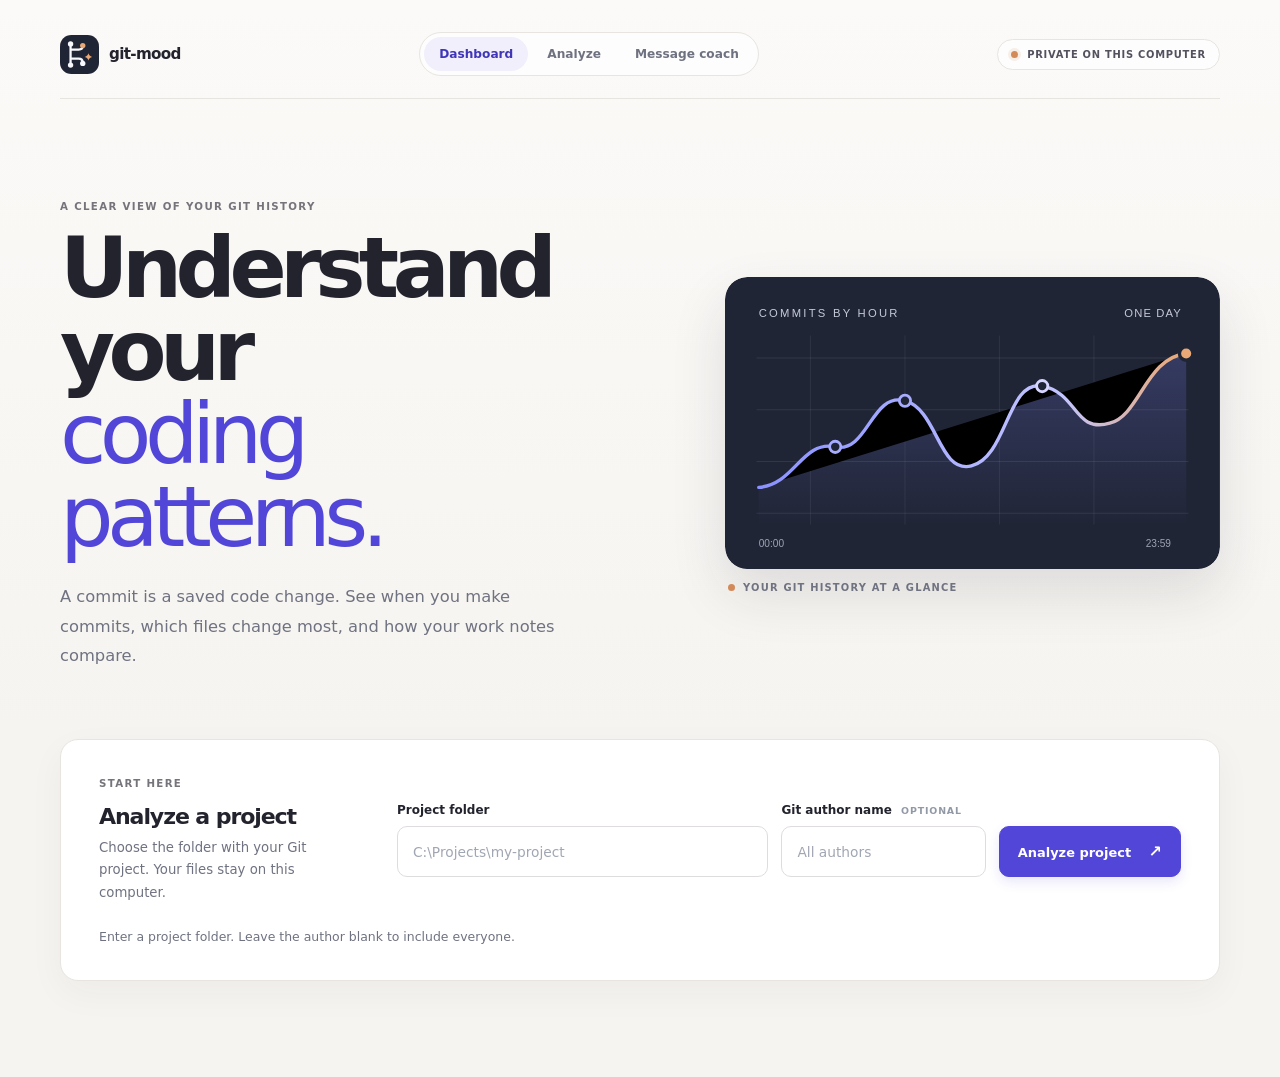
==== index.html @ fd11ade1 "Redirect Pages root to website" ====
<!doctype html>
<html lang="en">
  <head>
    <meta charset="utf-8">
    <meta http-equiv="refresh" content="0; url=./website/">
    <meta name="viewport" content="width=device-width, initial-scale=1">
    <title>Git-Mood</title>
    <link rel="canonical" href="https://byui-hera.github.io/Git-Mood/website/">
  </head>
  <body>
    <p>Opening Git-Mood…</p>
    <p><a href="./website/">Open the Git-Mood website</a></p>
  </body>
</html>
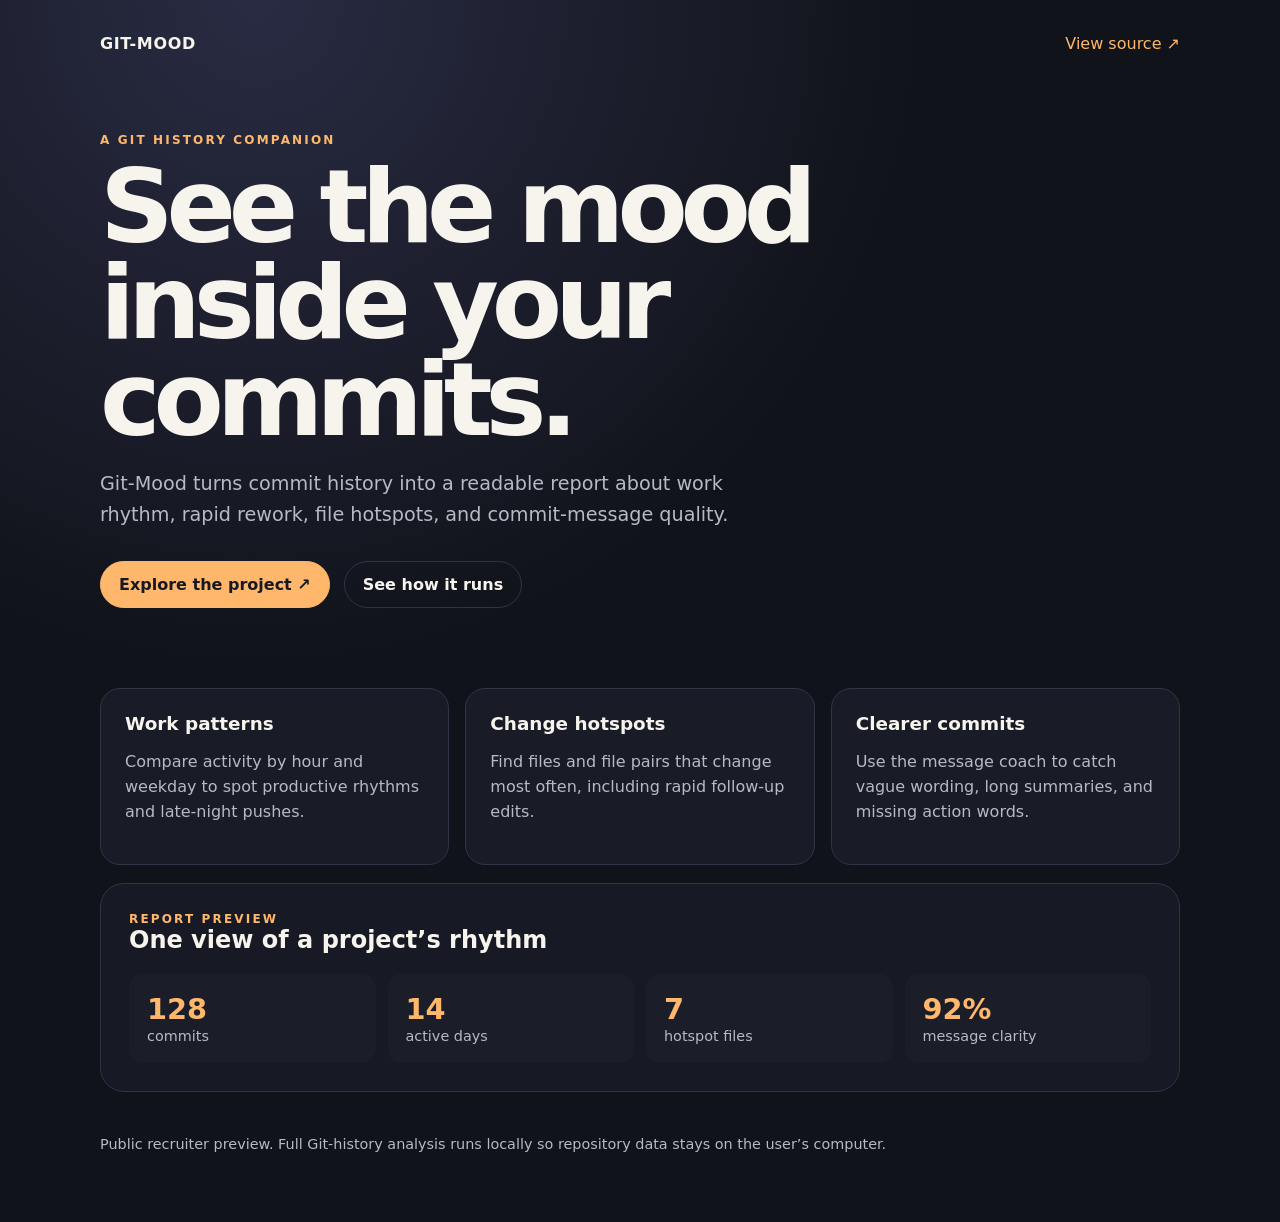
==== commit 23ba7ff4: "Create self-contained public recruiter page" ====
--- a/index.html
+++ b/index.html
@@ -1,14 +1,57 @@
 <!doctype html>
 <html lang="en">
-  <head>
-    <meta charset="utf-8">
-    <meta http-equiv="refresh" content="0; url=./website/">
-    <meta name="viewport" content="width=device-width, initial-scale=1">
-    <title>Git-Mood</title>
-    <link rel="canonical" href="https://byui-hera.github.io/Git-Mood/website/">
-  </head>
-  <body>
-    <p>Opening Git-Mood…</p>
-    <p><a href="./website/">Open the Git-Mood website</a></p>
-  </body>
+<head>
+  <meta charset="utf-8">
+  <meta name="viewport" content="width=device-width, initial-scale=1">
+  <title>Git-Mood — Understand Your Git Patterns</title>
+  <style>
+    :root { color-scheme: dark; --ink:#f7f4ed; --muted:#b7b9c3; --bg:#11131a; --panel:#1b1e29; --accent:#ffb86b; --line:#303545; }
+    * { box-sizing:border-box; }
+    body { margin:0; font-family:Inter,ui-sans-serif,system-ui,-apple-system,"Segoe UI",sans-serif; color:var(--ink); background:radial-gradient(circle at 20% 0%,#292b43 0,transparent 42%),var(--bg); }
+    main { width:min(1080px,calc(100% - 40px)); margin:auto; padding:34px 0 70px; }
+    nav { display:flex; justify-content:space-between; align-items:center; margin-bottom:80px; }
+    .brand { color:var(--ink); text-decoration:none; font-weight:800; letter-spacing:.04em; }
+    nav a:last-child { color:var(--accent); text-decoration:none; }
+    .eyebrow { color:var(--accent); letter-spacing:.18em; font-size:.75rem; font-weight:800; }
+    h1 { max-width:760px; margin:12px 0 20px; font-size:clamp(3rem,8vw,6.7rem); line-height:.94; letter-spacing:-.07em; }
+    .lead { max-width:650px; color:var(--muted); font-size:1.2rem; line-height:1.65; }
+    .actions { display:flex; gap:14px; flex-wrap:wrap; margin:30px 0 80px; }
+    .button { display:inline-block; padding:13px 18px; border:1px solid var(--accent); border-radius:999px; color:#171820; background:var(--accent); text-decoration:none; font-weight:800; }
+    .button.secondary { color:var(--ink); background:transparent; border-color:var(--line); }
+    .grid { display:grid; grid-template-columns:repeat(3,1fr); gap:16px; }
+    .card { min-height:170px; padding:24px; background:rgba(27,30,41,.86); border:1px solid var(--line); border-radius:20px; }
+    .card strong { display:block; margin-bottom:10px; font-size:1.15rem; }
+    .card p { color:var(--muted); line-height:1.55; }
+    .report { margin-top:18px; padding:28px; border:1px solid var(--line); border-radius:24px; background:#171a24; }
+    .report h2 { margin-top:0; }
+    .metrics { display:grid; grid-template-columns:repeat(4,1fr); gap:12px; }
+    .metric { padding:18px; border-radius:14px; background:var(--panel); }
+    .metric b { display:block; font-size:1.8rem; color:var(--accent); }
+    .metric span { color:var(--muted); font-size:.9rem; }
+    footer { margin-top:44px; color:var(--muted); font-size:.9rem; }
+    @media (max-width:720px) { nav { margin-bottom:50px; } .grid,.metrics { grid-template-columns:1fr 1fr; } }
+    @media (max-width:480px) { main { width:min(100% - 28px,1080px); } .grid,.metrics { grid-template-columns:1fr; } }
+  </style>
+</head>
+<body>
+  <main>
+    <nav><a class="brand" href="./">GIT-MOOD</a><a href="https://github.com/byui-Hera/Git-Mood">View source ↗</a></nav>
+    <section>
+      <div class="eyebrow">A GIT HISTORY COMPANION</div>
+      <h1>See the mood inside your commits.</h1>
+      <p class="lead">Git-Mood turns commit history into a readable report about work rhythm, rapid rework, file hotspots, and commit-message quality.</p>
+      <div class="actions"><a class="button" href="https://github.com/byui-Hera/Git-Mood">Explore the project ↗</a><a class="button secondary" href="https://github.com/byui-Hera/Git-Mood#run-the-tests">See how it runs</a></div>
+    </section>
+    <section class="grid" aria-label="Git-Mood features">
+      <article class="card"><strong>Work patterns</strong><p>Compare activity by hour and weekday to spot productive rhythms and late-night pushes.</p></article>
+      <article class="card"><strong>Change hotspots</strong><p>Find files and file pairs that change most often, including rapid follow-up edits.</p></article>
+      <article class="card"><strong>Clearer commits</strong><p>Use the message coach to catch vague wording, long summaries, and missing action words.</p></article>
+    </section>
+    <section class="report" aria-label="Example report preview">
+      <div class="eyebrow">REPORT PREVIEW</div><h2>One view of a project’s rhythm</h2>
+      <div class="metrics"><div class="metric"><b>128</b><span>commits</span></div><div class="metric"><b>14</b><span>active days</span></div><div class="metric"><b>7</b><span>hotspot files</span></div><div class="metric"><b>92%</b><span>message clarity</span></div></div>
+    </section>
+    <footer>Public recruiter preview. Full Git-history analysis runs locally so repository data stays on the user’s computer.</footer>
+  </main>
+</body>
 </html>
